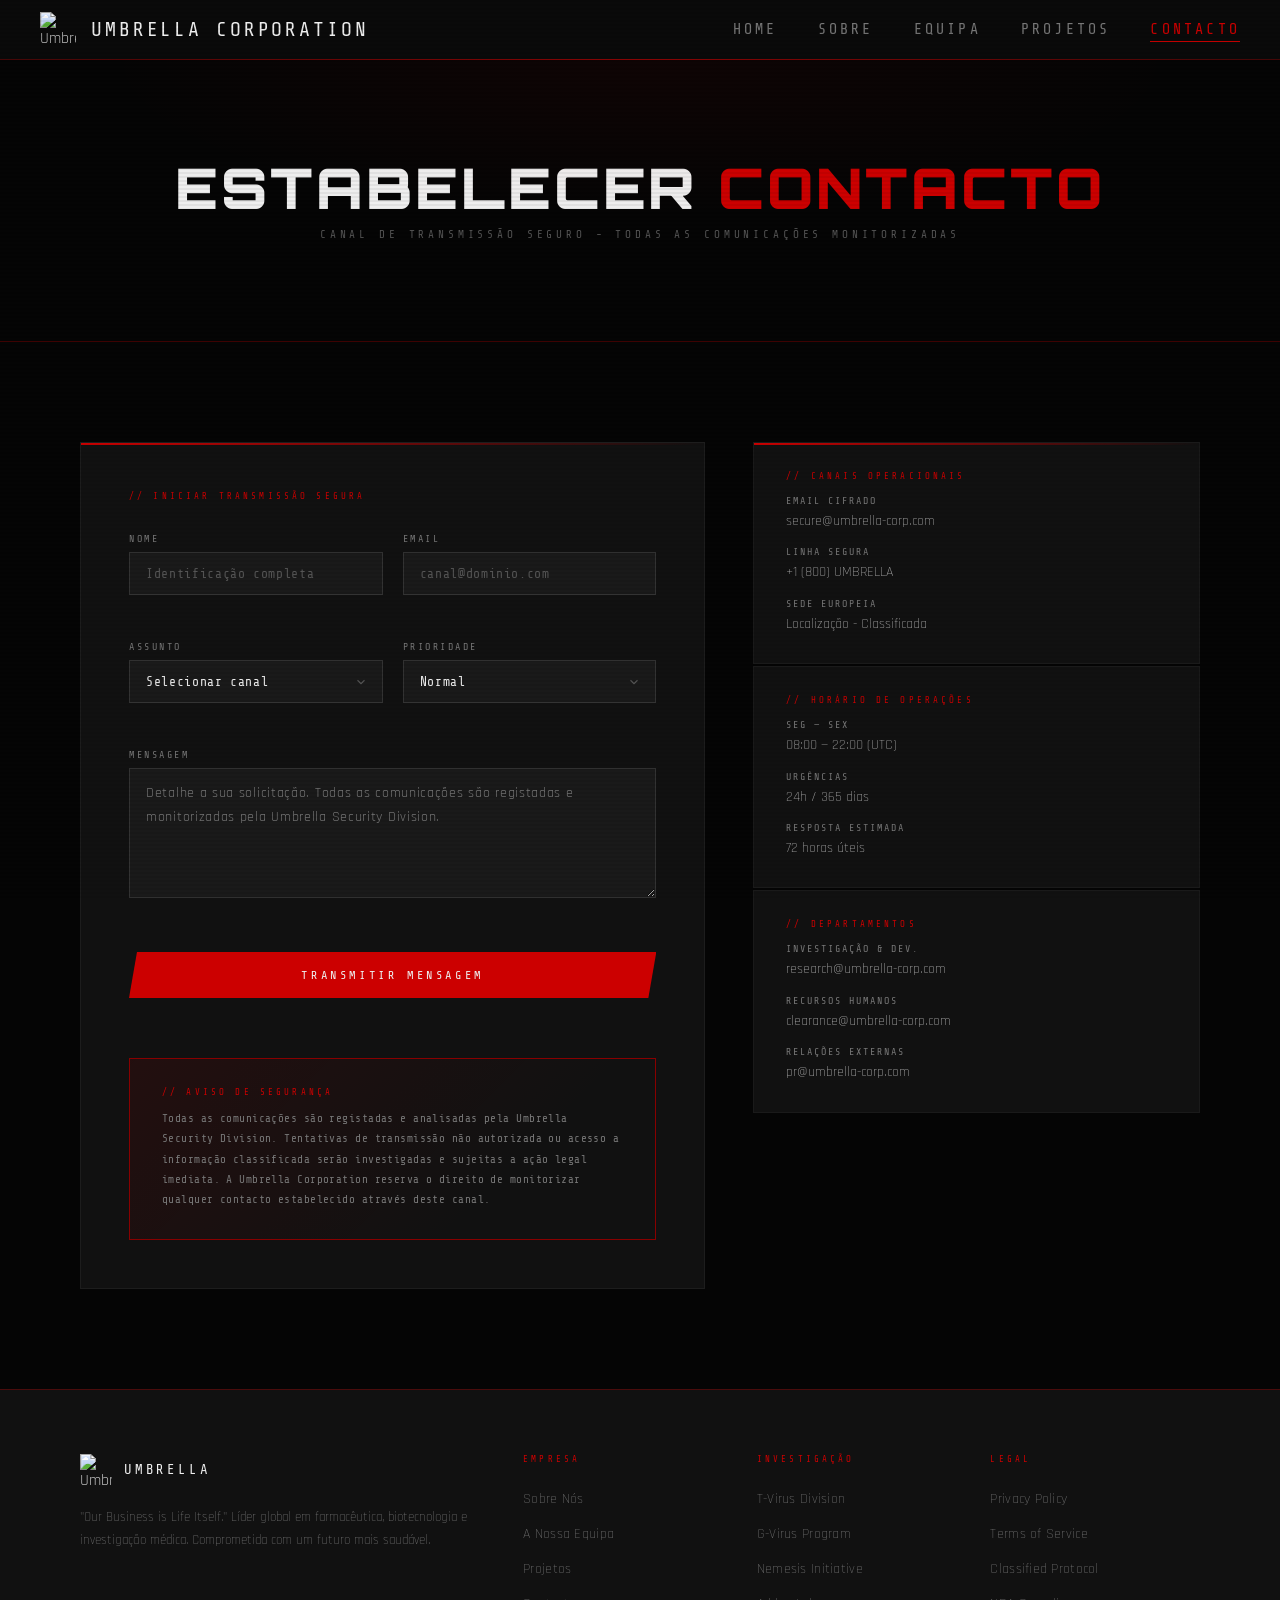
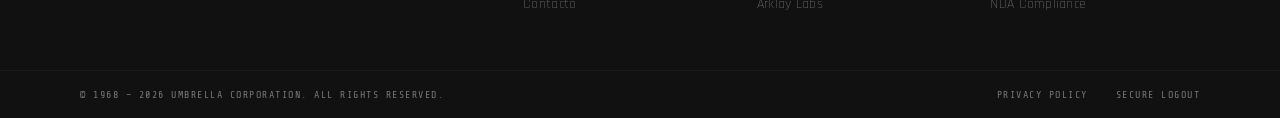
==== contacto.html @ db4bd9d7 "refactor code structure for improved readability and maintainability" ====
<!doctype html>
<html lang="pt-PT">
  <head>
    <meta charset="UTF-8" />
    <meta name="viewport" content="width=device-width, initial-scale=1.0" />
    <meta name="author" content="Gonçalo Pereira" />
    <title>Contacto - Umbrella Corp</title>
    <link
      href="https://fonts.googleapis.com/css2?family=Orbitron:wght@400;600;700;900&family=Share+Tech+Mono&family=Rajdhani:wght@300;400;500;600&display=swap"
      rel="stylesheet"
    />
    <link rel="stylesheet" href="style.css" />
    <link
      rel="icon"
      href="images/umbrellacorporation-logo.png"
      type="image/png"
    />
  </head>
  <body>
    <header class="header">
      <div class="header-logo">
        <img
          src="images/umbrellacorporation-logo.png"
          alt="Umbrella Corp Logo"
          class="logo-img"
        />
        <span class="logo-text">UMBRELLA CORPORATION</span>
      </div>
      <nav class="header-nav">
        <a href="index.html" class="nav-link">HOME</a>
        <a href="sobre.html" class="nav-link">SOBRE</a>
        <a href="equipa.html" class="nav-link">EQUIPA</a>
        <a href="projetos.html" class="nav-link">PROJETOS</a>
        <a href="contacto.html" class="nav-link nav-link--active">CONTACTO</a>
      </nav>
    </header>

    <main>
      <section class="page-hero">
        <h1 class="page-title">Estabelecer <span>Contacto</span></h1>
        <p class="page-subtitle">
          Canal de Transmissão Seguro - Todas as Comunicações Monitorizadas
        </p>
      </section>

      <div class="section-contact">
        <!-- Form -->
        <div class="contact-form-wrap">
          <span class="form-title">// Iniciar transmissão segura</span>

          <form id="contactForm" novalidate>
            <div class="form-row">
              <div class="form-group">
                <label class="form-label" for="nome">Nome</label>
                <input
                  class="form-input"
                  type="text"
                  id="nome"
                  name="nome"
                  placeholder="Identificação completa"
                  minlength="3"
                  maxlength="50"
                  required
                />
                <span class="form-error" id="nomeError"></span>
              </div>
              <div class="form-group">
                <label class="form-label" for="email">Email</label>
                <input
                  class="form-input"
                  type="email"
                  id="email"
                  name="email"
                  placeholder="canal@dominio.com"
                  required
                />
                <span class="form-error" id="emailError"></span>
              </div>
            </div>

            <div class="form-row">
              <div class="form-group">
                <label class="form-label" for="assunto">Assunto</label>
                <select
                  class="form-select"
                  id="assunto"
                  name="assunto"
                  required
                >
                  <option value="">Selecionar canal</option>
                  <option value="vendas">Vendas &amp; Consultas</option>
                  <option value="suporte">Suporte Técnico</option>
                  <option value="rh">Recursos Humanos</option>
                  <option value="parceria">Oportunidades de Parceria</option>
                  <option value="clearance">Pedido de Clearance</option>
                  <option value="outro">Outro</option>
                </select>
                <span class="form-error" id="assuntoError"></span>
              </div>
              <div class="form-group">
                <label class="form-label" for="prioridade">Prioridade</label>
                <select class="form-select" id="prioridade" name="prioridade">
                  <option value="normal">Normal</option>
                  <option value="alta">Alta</option>
                  <option value="critica">Crítica</option>
                </select>
              </div>
            </div>

            <div class="form-group">
              <label class="form-label" for="mensagem">Mensagem</label>
              <textarea
                class="form-textarea"
                id="mensagem"
                name="mensagem"
                placeholder="Detalhe a sua solicitação. Todas as comunicações são registadas e monitorizadas pela Umbrella Security Division."
                minlength="10"
                maxlength="1000"
                required
              ></textarea>
              <span class="form-error" id="mensagemError"></span>
            </div>

            <button type="submit" class="form-submit">
              Transmitir Mensagem
            </button>

            <div class="contact-warning-box">
            <span class="contact-warning-title">// Aviso de Segurança</span>
            <p class="contact-warning-text">
              Todas as comunicações são registadas e analisadas pela Umbrella
              Security Division. Tentativas de transmissão não autorizada ou
              acesso a informação classificada serão investigadas e sujeitas a
              ação legal imediata. A Umbrella Corporation reserva o direito de
              monitorizar qualquer contacto estabelecido através deste canal.
            </p>
          </div>
          </form>

          <div class="form-success" id="formSuccess">
            Transmissão recebida - será contactado por canais autorizados
          </div>
        </div>

        <!-- Info panel -->
        <div class="contact-info-panel">
          <div class="contact-info-block">
            <span class="contact-info-label">// Canais Operacionais</span>
            <div class="contact-info-entry">
              <span class="contact-info-key">Email Cifrado</span>
              <span class="contact-info-val">secure@umbrella-corp.com</span>
            </div>
            <div class="contact-info-entry">
              <span class="contact-info-key">Linha Segura</span>
              <span class="contact-info-val">+1 (800) UMBRELLA</span>
            </div>
            <div class="contact-info-entry">
              <span class="contact-info-key">Sede Europeia</span>
              <span class="contact-info-val">Localização - Classificada</span>
            </div>
          </div>

          <div class="contact-info-block">
            <span class="contact-info-label">// Horário de Operações</span>
            <div class="contact-info-entry">
              <span class="contact-info-key">Seg — Sex</span>
              <span class="contact-info-val">08:00 — 22:00 (UTC)</span>
            </div>
            <div class="contact-info-entry">
              <span class="contact-info-key">Urgências</span>
              <span class="contact-info-val">24h / 365 dias</span>
            </div>
            <div class="contact-info-entry">
              <span class="contact-info-key">Resposta Estimada</span>
              <span class="contact-info-val">72 horas úteis</span>
            </div>
          </div>

          <div class="contact-info-block">
            <span class="contact-info-label">// Departamentos</span>
            <div class="contact-info-entry">
              <span class="contact-info-key">Investigação &amp; Dev.</span>
              <span class="contact-info-val">research@umbrella-corp.com</span>
            </div>
            <div class="contact-info-entry">
              <span class="contact-info-key">Recursos Humanos</span>
              <span class="contact-info-val">clearance@umbrella-corp.com</span>
            </div>
            <div class="contact-info-entry">
              <span class="contact-info-key">Relações Externas</span>
              <span class="contact-info-val">pr@umbrella-corp.com</span>
            </div>
          </div>
        </div>
      </div>
    </main>

    <footer class="footer">
      <div class="footer-top">
        <div class="footer-brand">
          <div class="footer-brand-row">
            <img
              src="images/umbrellacorporation-logo.png"
              alt="Umbrella Corp Logo"
              class="footer-logo"
            />
            <span class="footer-name">Umbrella</span>
          </div>
          <p class="footer-tagline">
            "Our Business is Life Itself." Líder global em farmacêutica,
            biotecnologia e investigação médica. Comprometida com um futuro mais
            saudável.
          </p>
        </div>

        <div class="footer-col">
          <span class="footer-col-title">Empresa</span>
          <ul class="footer-col-list">
            <li><a href="sobre.html">Sobre Nós</a></li>
            <li><a href="equipa.html">A Nossa Equipa</a></li>
            <li><a href="projetos.html">Projetos</a></li>
            <li><a href="contacto.html">Contacto</a></li>
          </ul>
        </div>

        <div class="footer-col">
          <span class="footer-col-title">Investigação</span>
          <ul class="footer-col-list">
            <li><a href="projetos.html">T-Virus Division</a></li>
            <li><a href="projetos.html">G-Virus Program</a></li>
            <li><a href="projetos.html">Nemesis Initiative</a></li>
            <li><a href="projetos.html">Arklay Labs</a></li>
          </ul>
        </div>

        <div class="footer-col">
          <span class="footer-col-title">Legal</span>
          <ul class="footer-col-list">
            <li><a href="#">Privacy Policy</a></li>
            <li><a href="#">Terms of Service</a></li>
            <li><a href="#">Classified Protocol</a></li>
            <li><a href="#">NDA Compliance</a></li>
          </ul>
        </div>
      </div>

      <div class="footer-bottom">
        <div class="footer-bottom-inner">
          <p class="footer-copy">
            &copy; 1968 – 2026 Umbrella Corporation. All Rights Reserved.
          </p>
          <div class="footer-bottom-links">
            <a href="#" class="footer-bottom-link">Privacy Policy</a>
            <a href="#" class="footer-bottom-link">Secure Logout</a>
          </div>
        </div>
      </div>
    </footer>

    <script src="contacto.js"></script>
  </body>
</html>
---- style.css ----
@import url("https://fonts.googleapis.com/css2?family=Orbitron:wght@400;600;700;900&family=Share+Tech+Mono&family=Rajdhani:wght@300;400;500;600&display=swap");

*,
*::before,
*::after {
  box-sizing: border-box;
  margin: 0;
  padding: 0;
}

:root {
  --red: #cc0000;
  --red-bright: #ff1a1a;
  --red-dark: #880000;
  --red-dim: rgba(204, 0, 0, 0.3);
  --black: #050505;
  --dark: #0a0a0a;
  --dark2: #111111;
  --dark3: #1a1a1a;
  --gray: #333333;
  --gray2: #555555;
  --light: #bbbbbb;
  --white: #eeeeee;
  --bg: #0a0a0a;
  --text: #eeeeee;
  --text-dim: #777777;
  --font-head: "Orbitron", sans-serif;
  --font-mono: "Share Tech Mono", monospace;
  --font-body: "Rajdhani", sans-serif;
}

html {
  scroll-behavior: smooth;
}

body {
  background: var(--black);
  color: var(--light);
  font-family: var(--font-body);
  font-size: 16px;
  min-height: 100vh;
  display: flex;
  flex-direction: column;
}

body::after {
  content: "";
  position: fixed;
  inset: 0;
  background: repeating-linear-gradient(
    0deg,
    transparent,
    transparent 2px,
    rgba(0, 0, 0, 0.05) 2px,
    rgba(0, 0, 0, 0.05) 4px
  );
  pointer-events: none;
  z-index: 9997;
}

main {
  flex: 1;
}

/* header */
.header {
  display: flex;
  align-items: center;
  justify-content: space-between;
  padding: 0 40px;
  height: 60px;
  background-color: var(--bg);
  border-bottom: 1px solid var(--red-dim);
  position: relative;
}

/* linha vermelha header */
.header::after {
  content: "";
  position: absolute;
  bottom: -1px;
  left: 0;
  right: 0;
  height: 1px;
  background: linear-gradient(90deg, transparent, var(--red), transparent);
  opacity: 0.5;
}

/* logo */
.header-logo {
  display: flex;
  align-items: center;
  gap: 15px;
  flex-shrink: 0;
}

.logo-img {
  width: 36px;
  height: 36px;
  object-fit: contain;
}

@keyframes rotate-slow {
  from {
    transform: rotate(0deg);
  }
  to {
    transform: rotate(360deg);
  }
}

.logo-text {
  font-family: var(--font-mono);
  font-size: 20px;
  letter-spacing: 2.88px;
  color: var(--text);
  white-space: nowrap;
}

/* navbar */
.header-nav {
  display: flex;
  align-items: center;
  gap: 40px;
  margin-left: auto;
}

.nav-link {
  font-family: var(--font-mono);
  font-size: 15px;
  letter-spacing: 3.2px;
  color: var(--text-dim);
  text-decoration: none;
  position: relative;
  transition: color 0.2s ease;
}

.nav-link::after {
  content: "";
  position: absolute;
  bottom: -4px;
  left: 0;
  right: 0;
  height: 1px;
  background: var(--red);
  transform: scaleX(0);
  transform-origin: left;
  transition: transform 0.25s ease;
}

.nav-link:hover {
  color: var(--text);
}

.nav-link:hover::after {
  transform: scaleX(1);
}

.nav-link--active {
  color: var(--red);
}

.nav-link--active::after {
  transform: scaleX(1);
}

/* footer */
.footer {
  border-top: 1px solid var(--red-dim);
  background: var(--dark2);
  margin-top: auto;
}

/* top section: brand + 3 col nav */
.footer-top {
  max-width: 1200px;
  margin: 0 auto;
  padding: 64px 40px 56px;
  display: grid;
  grid-template-columns: 1.4fr 0.7fr 0.7fr 0.7fr;
  gap: 24px;
}

.footer-brand {
  display: flex;
  flex-direction: column;
  gap: 20px;
}

.footer-brand-row {
  display: flex;
  align-items: center;
  gap: 12px;
}

.footer-logo {
  width: 32px;
  height: 32px;
  object-fit: contain;
}

.footer-name {
  font-family: var(--font-mono);
  font-size: 14px;
  letter-spacing: 0.2em;
  color: var(--white);
  text-transform: uppercase;
}

.footer-tagline {
  font-family: var(--font-body);
  font-size: 13px;
  color: var(--text-dim);
  line-height: 1.8;
  font-weight: 300;
}

/* nav columns */
.footer-col-title {
  font-family: var(--font-mono);
  font-size: 9px;
  letter-spacing: 0.35em;
  color: var(--red);
  text-transform: uppercase;
  margin-bottom: 24px;
  display: block;
}

.footer-col-list {
  list-style: none;
  display: flex;
  flex-direction: column;
  gap: 14px;
}

.footer-col-list li a {
  font-family: var(--font-body);
  font-size: 14px;
  font-weight: 300;
  color: var(--text-dim);
  text-decoration: none;
  letter-spacing: 0.02em;
  transition: color 0.2s;
}

.footer-col-list li a:hover {
  color: var(--white);
}

/* bottom bar */
.footer-bottom {
  border-top: 1px solid rgba(255, 255, 255, 0.04);
}

.footer-bottom-inner {
  max-width: 1200px;
  margin: 0 auto;
  padding: 18px 40px;
  display: flex;
  align-items: center;
  justify-content: space-between;
  gap: 20px;
}

.footer-copy {
  font-family: var(--font-mono);
  font-size: 10px;
  color: var(--text-dim);
  letter-spacing: 0.15em;
  text-transform: uppercase;
}

.footer-bottom-links {
  display: flex;
  gap: 28px;
}

.footer-bottom-link {
  font-family: var(--font-mono);
  font-size: 10px;
  letter-spacing: 0.15em;
  color: var(--text-dim);
  text-decoration: none;
  text-transform: uppercase;
  transition: color 0.2s;
}

.footer-bottom-link:hover {
  color: var(--white);
}

/* legacy aliases — kept so old classes don't break anything */
.footer-inner {
  display: none;
}
.footer-nav {
  display: none;
}
.footer-link {
  display: none;
}

/* page hero */
.page-hero {
  padding: 100px 40px 100px;
  text-align: center;
  border-bottom: 1px solid var(--red-dim);
  position: relative;
}

.page-hero::before {
  content: "";
  position: absolute;
  inset: 0;
  background: radial-gradient(
    ellipse 60% 80% at 50% 0%,
    rgba(204, 0, 0, 0.05) 0%,
    transparent 70%
  );
  pointer-events: none;
}

.page-title {
  font-family: var(--font-head);
  font-size: clamp(32px, 4.5vw, 56px);
  font-weight: 900;
  color: var(--white);
  text-transform: uppercase;
  letter-spacing: 0.05em;
  line-height: 1;
  margin-bottom: 12px;
}

.page-title span {
  color: var(--red);
}

.page-subtitle {
  font-family: var(--font-mono);
  font-size: 11px;
  letter-spacing: 0.35em;
  color: var(--gray2);
  text-transform: uppercase;
  margin-top: 8px;
}

/* home page */
/* hero */
.home-hero {
  position: relative;
  z-index: 10;
  display: flex;
  flex-direction: column;
  align-items: center;
  justify-content: center;
  flex: 1;
  padding: 120px 40px 80px;
  text-align: center;
}

.hero-tagline {
  font-family: var(--font-mono);
  font-size: 11px;
  letter-spacing: 0.4em;
  color: var(--red);
  text-transform: uppercase;
  margin-bottom: 20px;
}

.hero-title {
  font-family: var(--font-head);
  font-size: clamp(36px, 7vw, 88px);
  font-weight: 900;
  color: var(--white);
  line-height: 1;
  text-transform: uppercase;
  letter-spacing: 0.05em;
  margin-bottom: 10px;
}

.hero-title span {
  color: var(--red);
}

.corp-logo-inline {
  display: inline-block;
  width: 0.85em;
  height: 0.85em;
  vertical-align: middle;
  margin-bottom: 0.1em;
  object-fit: contain;
  animation: rotate-slow 12s linear infinite;
  filter: drop-shadow(0 0 6px rgba(204, 0, 0, 0.6));
}

.hero-sub {
  font-family: var(--font-head);
  font-size: clamp(14px, 2.5vw, 22px);
  font-weight: 400;
  color: var(--gray2);
  letter-spacing: 0.3em;
  text-transform: uppercase;
  margin-bottom: 40px;
}

.hero-desc {
  max-width: 640px;
  font-size: 16px;
  color: var(--light);
  line-height: 1.8;
  margin-bottom: 48px;
  font-weight: 300;
}

.hero-btns {
  display: flex;
  gap: 16px;
  flex-wrap: wrap;
  justify-content: center;
}

.btn {
  font-family: var(--font-mono);
  font-size: 12px;
  letter-spacing: 0.2em;
  text-transform: uppercase;
  padding: 14px 36px;
  cursor: pointer;
  border: none;
  transition: all 0.25s;
  text-decoration: none;
  display: inline-block;
}
.btn-primary {
  background: var(--red);
  color: var(--white);
  clip-path: polygon(8px 0%, 100% 0%, calc(100% - 8px) 100%, 0% 100%);
}
.btn-primary:hover {
  background: var(--red-bright);
  transform: translateY(-2px);
  box-shadow: 0 8px 24px rgba(204, 0, 0, 0.4);
}
.btn-outline {
  background: transparent;
  color: var(--light);
  border: 2px solid var(--gray);
  clip-path: polygon(8px 0%, 100% 0%, calc(100% - 8px) 100%, 0% 100%);
}
.btn-outline:hover {
  border-color: var(--red);
  color: var(--red-bright);
  transform: translateY(-2px);
}

/* section stats */
.section-stats {
  border-top: 1px solid var(--red-dim);
  border-bottom: 1px solid var(--red-dim);
  padding: 40px;
  background: var(--dark2);
}

.stats-grid {
  display: grid;
  grid-template-columns: repeat(4, 1fr);
  gap: 40px;
  max-width: 1000px;
  margin: 0 auto;
  text-align: center;
}

.stat-item {
  display: flex;
  flex-direction: column;
  gap: 6px;
}

.stat-number {
  font-family: var(--font-head);
  font-size: clamp(28px, 4vw, 48px);
  font-weight: 900;
  color: var(--red);
}

.stat-label {
  font-family: var(--font-mono);
  font-size: 11px;
  letter-spacing: 0.2em;
  color: var(--text-dim);
  text-transform: uppercase;
}

/* section divisions */
.section-divisions {
  padding: 100px 40px;
  max-width: 1200px;
  margin: 0 auto;
}

.section-header {
  text-align: center;
  margin-bottom: 64px;
}

.section-tag {
  font-family: var(--font-mono);
  font-size: 10px;
  letter-spacing: 0.4em;
  color: var(--red);
  text-transform: uppercase;
  display: block;
  margin-bottom: 16px;
}

.section-title {
  font-family: var(--font-head);
  font-size: clamp(22px, 4vw, 44px);
  font-weight: 900;
  color: var(--white);
  text-transform: uppercase;
  letter-spacing: 0.05em;
}

.divisions-grid {
  display: grid;
  grid-template-columns: repeat(4, 1fr);
  gap: 0;
  max-width: 1400px;
  margin: 0 auto;
}

.division-card {
  background: var(--dark);
  padding: 56px 36px 48px;
  display: flex;
  flex-direction: column;
  gap: 18px;
  transition: background 0.3s ease;
  position: relative;
  border-right: 1px solid rgba(255, 255, 255, 0.04);
}

.division-card:last-child {
  border-right: none;
}

.division-card::after {
  content: "";
  position: absolute;
  bottom: 0;
  left: 0;
  right: 0;
  height: 2px;
  background: var(--red);
  transform: scaleX(0);
  transform-origin: left;
  transition: transform 0.4s ease;
}

.division-card:hover {
  background: #0f0f0f;
}
.division-card:hover::after {
  transform: scaleX(1);
}

.division-icon {
  width: 68px;
  height: 68px;
  background: rgba(204, 0, 0, 0.15);
  border: 1px solid var(--red-dark);
  display: flex;
  align-items: center;
  justify-content: center;
  flex-shrink: 0;
  margin-bottom: 8px;
}

.division-icon-img {
  width: 25px;
  height: 25px;
  object-fit: contain;
}

.division-access {
  font-family: var(--font-mono);
  font-size: 9px;
  letter-spacing: 0.25em;
  color: var(--text-dim);
  text-transform: uppercase;
}

.division-access.classified {
  color: var(--red);
}

.division-name {
  font-family: var(--font-head);
  font-size: 13px;
  font-weight: 700;
  color: var(--white);
  text-transform: uppercase;
  letter-spacing: 0.06em;
  line-height: 1.3;
}

.division-desc {
  font-size: 13px;
  color: var(--text-dim);
  line-height: 1.75;
  font-weight: 300;
  font-family: var(--font-body);
}

/* section about split */
.section-about-split {
  display: grid;
  grid-template-columns: 1fr 1fr;
  gap: 0;
  border-bottom: 1px solid var(--red-dim);
  overflow: hidden;
}

.about-img-col {
  position: relative;
  min-height: 500px;
  overflow: hidden;
}

.about-img-col img {
  width: 100%;
  height: 100%;
  object-fit: cover;
  filter: grayscale(80%) contrast(1.1);
  display: block;
}

.about-img-col::after {
  content: "";
  position: absolute;
  inset: 0;
  background: linear-gradient(to right, transparent 60%, var(--black));
  pointer-events: none;
}

.about-img-col::before {
  content: "";
  position: absolute;
  top: 24px;
  left: 24px;
  width: 40px;
  height: 40px;
  border-top: 2px solid var(--red);
  border-left: 2px solid var(--red);
  z-index: 2;
}

.about-text-col {
  background: var(--dark);
  padding: 80px 60px;
  display: flex;
  flex-direction: column;
  justify-content: center;
  gap: 32px;
  position: relative;
}

.about-text-col::before {
  content: "";
  position: absolute;
  bottom: 24px;
  right: 24px;
  width: 40px;
  height: 40px;
  border-bottom: 2px solid var(--red);
  border-right: 2px solid var(--red);
}

.about-eyebrow {
  font-family: var(--font-mono);
  font-size: 10px;
  letter-spacing: 0.4em;
  color: var(--red);
  text-transform: uppercase;
}

.about-heading {
  font-family: var(--font-head);
  font-size: clamp(24px, 3vw, 40px);
  font-weight: 900;
  color: var(--white);
  text-transform: uppercase;
  line-height: 1.1;
}

.about-heading em {
  font-style: normal;
  color: var(--red);
}

.about-body {
  font-size: 15px;
  line-height: 1.9;
  color: var(--light);
  font-weight: 300;
  max-width: 480px;
}

.about-pillars {
  display: grid;
  grid-template-columns: 1fr 1fr;
  gap: 16px;
}

.pillar {
  background: var(--dark3);
  border: 1px solid var(--gray);
  padding: 20px;
}

.pillar-name {
  font-family: var(--font-mono);
  font-size: 11px;
  letter-spacing: 0.2em;
  color: var(--white);
  text-transform: uppercase;
  margin-bottom: 8px;
}

.pillar-desc {
  font-size: 13px;
  color: var(--text-dim);
  line-height: 1.6;
  font-weight: 300;
}

/* join section */
.section-join {
  padding: 60px 40px;
  text-align: center;
  border-top: 1px solid var(--red-dim);
  position: relative;
  overflow: hidden;
  background: var(--dark2);
}

.section-join::before {
  content: "";
  position: absolute;
  inset: 0;
  background: radial-gradient(
    ellipse 50% 80% at 50% 50%,
    rgba(204, 0, 0, 0.06) 0%,
    transparent 70%
  );
  pointer-events: none;
}

.join-logo {
  width: 90px;
  height: 90px;
  object-fit: contain;
  margin: 0 auto 32px;
  display: block;
  filter: drop-shadow(0 0 12px rgba(204, 0, 0, 0.5));
}

.join-title {
  font-family: var(--font-head);
  font-size: clamp(24px, 4vw, 48px);
  font-weight: 900;
  color: var(--white);
  text-transform: uppercase;
  letter-spacing: 0.08em;
  margin-bottom: 20px;
  position: relative;
}

.join-sub {
  font-size: 14px;
  color: var(--text-dim);
  max-width: 500px;
  margin: 0 auto 48px;
  line-height: 1.8;
  font-family: var(--font-mono);
  letter-spacing: 0.05em;
  position: relative;
}

.btn-join {
  font-family: var(--font-mono);
  font-size: 12px;
  letter-spacing: 0.3em;
  text-transform: uppercase;
  padding: 18px 52px;
  cursor: pointer;
  background: var(--red);
  color: var(--white);
  border: none;
  clip-path: polygon(8px 0%, 100% 0%, calc(100% - 8px) 100%, 0% 100%);
  transition: all 0.25s;
  position: relative;
  text-decoration: none;
  display: inline-block;
}

.btn-join::after {
  content: " →";
  display: inline;
}

.btn-join:hover {
  background: var(--red-bright);
  transform: translateY(-3px);
  box-shadow: 0 12px 32px rgba(204, 0, 0, 0.5);
}

/* team page */
/* team members grid */
.section-members {
  padding: 100px 40px;
  max-width: 1400px;
  margin: 0 auto;
}

.members-grid {
  display: grid;
  grid-template-columns: repeat(3, 1fr);
  gap: 2px;
  background: var(--gray);
}

.member-card {
  position: relative;
  overflow: hidden;
  background: var(--dark);
  cursor: default;
  aspect-ratio: 3 / 4;
  display: flex;
  flex-direction: column;
  justify-content: flex-end;
}

.member-card img {
  position: absolute;
  inset: 0;
  width: 100%;
  height: 100%;
  object-fit: cover;
  filter: grayscale(60%) brightness(0.6);
  transition:
    filter 0.5s ease,
    transform 0.5s ease;
}

.member-card:hover img {
  filter: grayscale(20%) brightness(0.5);
  transform: scale(1.04);
}

.member-dept-badge {
  position: absolute;
  top: 20px;
  left: 20px;
  background: var(--red);
  font-family: var(--font-mono);
  font-size: 9px;
  letter-spacing: 0.2em;
  color: var(--white);
  text-transform: uppercase;
  padding: 5px 12px;
  z-index: 2;
}

.member-info {
  position: relative;
  z-index: 2;
  padding: 28px 28px 32px;
  background: linear-gradient(to top, rgba(5, 5, 5, 0.97) 60%, transparent);
}

.member-name {
  font-family: var(--font-head);
  font-size: 16px;
  font-weight: 700;
  color: var(--white);
  margin-bottom: 4px;
  letter-spacing: 0.04em;
  text-transform: uppercase;
}

.member-role {
  font-family: var(--font-mono);
  font-size: 11px;
  color: var(--red);
  letter-spacing: 0.15em;
  text-transform: uppercase;
  margin-bottom: 12px;
  display: block;
}

.member-desc {
  font-size: 13px;
  color: var(--text-dim);
  line-height: 1.7;
  font-weight: 300;
  margin-bottom: 16px;
  max-height: 0;
  overflow: hidden;
  transition:
    max-height 0.4s ease,
    opacity 0.4s ease;
  opacity: 0;
}

.member-card:hover .member-desc {
  max-height: 80px;
  opacity: 1;
}

.member-links {
  display: flex;
  gap: 12px;
}

.member-link {
  width: 32px;
  height: 32px;
  border: 1px solid var(--gray);
  display: flex;
  align-items: center;
  justify-content: center;
  transition:
    border-color 0.2s,
    background 0.2s;
}

.member-link:hover {
  border-color: var(--red);
  background: rgba(204, 0, 0, 0.15);
}

.member-link svg {
  width: 14px;
  height: 14px;
  stroke: var(--light);
  fill: none;
  stroke-width: 1.5;
  stroke-linecap: round;
  stroke-linejoin: round;
}

/* data table */
.section-team-table {
  padding: 80px 40px;
  background: var(--dark2);
  border-top: 1px solid var(--red-dim);
  border-bottom: 1px solid var(--red-dim);
}

.section-team-table .section-header {
  max-width: 1200px;
  margin: 0 auto 48px;
  text-align: left;
}

.table-wrapper {
  max-width: 1200px;
  margin: 0 auto;
  overflow-x: auto;
}

.data-table {
  width: 100%;
  border-collapse: collapse;
  font-family: var(--font-mono);
  font-size: 13px;
}

.data-table thead tr {
  background: var(--red-dark);
  border-bottom: 2px solid var(--red);
}

.data-table th {
  padding: 16px 20px;
  text-align: left;
  font-size: 10px;
  letter-spacing: 0.3em;
  color: var(--white);
  text-transform: uppercase;
  font-weight: 600;
}

.data-table tbody tr {
  border-bottom: 1px solid rgba(255, 255, 255, 0.04);
  transition: background 0.2s;
}

.data-table tbody tr:hover {
  background: rgba(204, 0, 0, 0.05);
}

.data-table td {
  padding: 18px 20px;
  color: var(--light);
  letter-spacing: 0.04em;
  vertical-align: middle;
}

.data-table td strong {
  color: var(--white);
  font-weight: 600;
}

.access-badge {
  display: inline-block;
  padding: 3px 10px;
  font-size: 10px;
  letter-spacing: 0.2em;
  font-weight: 700;
  text-transform: uppercase;
  clip-path: polygon(4px 0%, 100% 0%, calc(100% - 4px) 100%, 0% 100%);
}

.access-10 {
  background: var(--red);
  color: var(--white);
}
.access-9 {
  background: rgba(204, 0, 0, 0.6);
  color: var(--white);
}
.access-7 {
  background: rgba(204, 0, 0, 0.3);
  color: var(--white);
}
.access-5 {
  background: rgba(100, 0, 0, 0.25);
  color: var(--gray2);
}

.data-table tfoot tr {
  border-top: 1px solid var(--red-dim);
}

.data-table tfoot td {
  padding: 14px 20px;
  font-size: 10px;
  color: var(--text-dim);
  letter-spacing: 0.15em;
  text-align: center;
  font-style: italic;
}

/* departments */
.section-departments {
  padding: 100px 40px;
  max-width: 1400px;
  margin: 0 auto;
}

.dept-grid {
  display: grid;
  grid-template-columns: repeat(3, 1fr);
  gap: 2px;
  background: var(--gray);
}

.dept-card {
  background: var(--dark);
  overflow: hidden;
  display: flex;
  flex-direction: column;
}

.dept-img {
  width: 100%;
  height: 220px;
  object-fit: cover;
  filter: grayscale(70%) brightness(0.6);
  display: block;
  transition: filter 0.4s;
}

.dept-card:hover .dept-img {
  filter: grayscale(30%) brightness(0.7);
}

.dept-info {
  padding: 32px 28px;
  flex: 1;
  display: flex;
  flex-direction: column;
  gap: 16px;
}

.dept-name {
  font-family: var(--font-head);
  font-size: 13px;
  font-weight: 700;
  color: var(--white);
  text-transform: uppercase;
  letter-spacing: 0.08em;
  padding-bottom: 12px;
  border-bottom: 1px solid var(--red-dim);
}

.dept-list {
  list-style: none;
  display: flex;
  flex-direction: column;
  gap: 10px;
}

.dept-list li {
  font-size: 13px;
  color: var(--text-dim);
  line-height: 1.5;
  padding-left: 16px;
  position: relative;
  font-family: var(--font-body);
  font-weight: 300;
}

.dept-list li::before {
  content: "—";
  position: absolute;
  left: 0;
  color: var(--red);
  font-size: 10px;
  top: 2px;
}

/* join team */
.section-join-team {
  padding: 80px 40px;
  text-align: center;
  border-top: 1px solid var(--red-dim);
  position: relative;
  overflow: hidden;
  background: var(--dark2);
}

.section-join-team::before {
  content: "";
  position: absolute;
  inset: 0;
  background: radial-gradient(
    ellipse 50% 80% at 50% 50%,
    rgba(204, 0, 0, 0.08) 0%,
    transparent 70%
  );
  pointer-events: none;
}

.join-eyebrow {
  font-family: var(--font-mono);
  font-size: 10px;
  letter-spacing: 0.4em;
  color: var(--red);
  text-transform: uppercase;
  display: block;
  margin-bottom: 24px;
}

.join-title {
  font-family: var(--font-head);
  font-size: clamp(24px, 4vw, 52px);
  font-weight: 900;
  color: var(--white);
  text-transform: uppercase;
  letter-spacing: 0.08em;
  margin-bottom: 20px;
  position: relative;
}

.join-sub {
  font-size: 13px;
  color: var(--text-dim);
  max-width: 520px;
  margin: 0 auto 48px;
  line-height: 1.9;
  font-family: var(--font-mono);
  letter-spacing: 0.05em;
  position: relative;
}

.btn-join {
  font-family: var(--font-mono);
  font-size: 12px;
  letter-spacing: 0.3em;
  text-transform: uppercase;
  padding: 18px 52px;
  cursor: pointer;
  background: var(--red);
  color: var(--white);
  border: none;
  clip-path: polygon(8px 0%, 100% 0%, calc(100% - 8px) 100%, 0% 100%);
  transition: all 0.25s;
  position: relative;
  text-decoration: none;
  display: inline-block;
}

.btn-join::after {
  content: " ›";
  display: inline;
}

.btn-join:hover {
  background: var(--red-bright);
  transform: translateY(-3px);
  box-shadow: 0 12px 32px rgba(204, 0, 0, 0.5);
}

/* projects page */
/* projects hero */
.projects-hero {
  position: relative;
  height: 340px;
  overflow: hidden;
  display: flex;
  align-items: center;
  justify-content: center;
  flex-direction: column;
  text-align: center;
  gap: 12px;
}

.projects-hero::after {
  content: "";
  position: absolute;
  inset: 0;
  background: linear-gradient(
    to bottom,
    rgba(5, 5, 5, 0.2) 0%,
    rgba(5, 5, 5, 0.85) 100%
  );
}

.projects-hero-content {
  position: relative;
  z-index: 2;
}
.projects-hero-title {
  font-family: var(--font-head);
  font-size: clamp(28px, 3.5vw, 44px);
  font-weight: 900;
  color: var(--white);
  text-transform: uppercase;
  letter-spacing: 0.06em;
  line-height: 1;
  margin-bottom: 14px;
}

.projects-hero-sub {
  font-family: var(--font-mono);
  font-size: 11px;
  letter-spacing: 0.35em;
  color: var(--red);
  text-transform: uppercase;
}

/* project grid */
.section-projects {
  padding: 100px 40px;
  max-width: 1400px;
  margin: 0 auto;
}

.projects-grid {
  display: grid;
  grid-template-columns: repeat(2, 1fr);
  gap: 2px;
  background: var(--gray);
}

.project-card {
  background: var(--dark);
  display: flex;
  flex-direction: column;
  position: relative;
}

.project-img-wrap {
  position: relative;
  overflow: hidden;
  height: 280px;
  flex-shrink: 0;
}

.project-img-wrap img {
  width: 100%;
  height: 100%;
  object-fit: cover;
  filter: grayscale(50%) brightness(0.65);
  transition:
    filter 0.5s ease,
    transform 0.5s ease;
  display: block;
}

.project-card:hover .project-img-wrap img {
  filter: grayscale(10%) brightness(0.6);
  transform: scale(1.04);
}

.project-status-badge {
  position: absolute;
  top: 16px;
  right: 16px;
  background: var(--red);
  font-family: var(--font-mono);
  font-size: 9px;
  letter-spacing: 0.2em;
  color: var(--white);
  text-transform: uppercase;
  padding: 5px 12px;
  z-index: 2;
}

.project-status-badge.classified {
  background: var(--dark3);
  border: 1px solid var(--red-dark);
  color: var(--red);
}

.project-code {
  font-family: var(--font-head);
  font-size: clamp(28px, 4vw, 48px);
  font-weight: 900;
  color: var(--red);
  letter-spacing: 0.04em;
  position: absolute;
  bottom: 16px;
  left: 24px;
  z-index: 2;
  text-shadow: 0 2px 16px rgba(0, 0, 0, 0.8);
}

.project-body {
  padding: 32px 32px 40px;
  display: flex;
  flex-direction: column;
  gap: 16px;
  flex: 1;
}

.project-title-row {
  display: flex;
  align-items: flex-start;
  gap: 16px;
}

.project-icon-box {
  width: 44px;
  height: 44px;
  background: rgba(204, 0, 0, 0.12);
  border: 1px solid var(--red-dark);
  display: flex;
  align-items: center;
  justify-content: center;
  flex-shrink: 0;
}

.project-icon-box svg {
  width: 20px;
  height: 20px;
  stroke: var(--red);
  fill: none;
  stroke-width: 1.5;
  stroke-linecap: round;
  stroke-linejoin: round;
}

.project-title-text {
  display: flex;
  flex-direction: column;
  gap: 4px;
}

.project-name {
  font-family: var(--font-head);
  font-size: 18px;
  font-weight: 700;
  color: var(--white);
  text-transform: uppercase;
  letter-spacing: 0.04em;
}

.project-category {
  font-family: var(--font-mono);
  font-size: 11px;
  color: var(--red);
  letter-spacing: 0.15em;
  text-transform: uppercase;
}

.project-clearance {
  display: flex;
  align-items: center;
  gap: 8px;
  font-family: var(--font-mono);
  font-size: 11px;
  color: var(--text-dim);
  letter-spacing: 0.1em;
}

.project-clearance svg {
  width: 13px;
  height: 13px;
  stroke: var(--text-dim);
  fill: none;
  stroke-width: 1.5;
  stroke-linecap: round;
  stroke-linejoin: round;
  flex-shrink: 0;
}

.project-desc {
  font-size: 14px;
  color: var(--light);
  line-height: 1.8;
  font-weight: 300;
  font-family: var(--font-body);
  border-top: 1px solid rgba(255, 255, 255, 0.05);
  padding-top: 16px;
}

.project-objectives-label {
  font-family: var(--font-mono);
  font-size: 10px;
  letter-spacing: 0.3em;
  color: var(--red);
  text-transform: uppercase;
  font-weight: 700;
  margin-bottom: 4px;
}

.project-objectives {
  list-style: none;
  display: flex;
  flex-direction: column;
  gap: 8px;
}

.project-objectives li {
  font-size: 13px;
  color: var(--text-dim);
  padding-left: 16px;
  position: relative;
  font-family: var(--font-body);
  font-weight: 300;
  line-height: 1.5;
}

.project-objectives li::before {
  content: "▸";
  position: absolute;
  left: 0;
  color: var(--red);
  font-size: 9px;
  top: 3px;
}

.project-link {
  display: inline-flex;
  align-items: center;
  gap: 8px;
  font-family: var(--font-mono);
  font-size: 10px;
  letter-spacing: 0.25em;
  color: var(--red);
  text-decoration: none;
  text-transform: uppercase;
  margin-top: auto;
  padding-top: 16px;
  border-top: 1px solid var(--red-dim);
  transition: color 0.2s;
}

.project-link:hover {
  color: var(--red-bright);
}

.project-link svg {
  width: 12px;
  height: 12px;
  stroke: currentColor;
  fill: none;
  stroke-width: 2;
  stroke-linecap: round;
  stroke-linejoin: round;
  transition: transform 0.2s;
}

.project-link:hover svg {
  transform: translateX(4px);
}

/* projects divider */
.projects-divider {
  max-width: 1400px;
  margin: 0 auto;
  padding: 0 40px;
  display: flex;
  align-items: center;
  gap: 20px;
}

.projects-divider hr {
  flex: 1;
  border: none;
  border-top: 1px solid var(--red-dim);
}

.projects-divider span {
  font-family: var(--font-mono);
  font-size: 9px;
  letter-spacing: 0.3em;
  color: var(--red-dark);
  text-transform: uppercase;
  white-space: nowrap;
}

/* section-clearance */
.section-clearance {
  padding: 80px 40px;
  display: flex;
  align-items: center;
  justify-content: center;
}

.clearance-box {
  max-width: 780px;
  width: 100%;
  border: 1px solid var(--red-dark);
  background: linear-gradient(
    135deg,
    rgba(136, 0, 0, 0.12) 0%,
    rgba(5, 5, 5, 0) 60%
  );
  padding: 60px 48px;
  text-align: center;
  position: relative;
  overflow: hidden;
}

.clearance-box::before {
  content: "";
  position: absolute;
  inset: 0;
  background: radial-gradient(
    ellipse 60% 60% at 50% 0%,
    rgba(204, 0, 0, 0.08) 0%,
    transparent 70%
  );
  pointer-events: none;
}

.clearance-icon {
  margin: 0 auto 28px;
  display: block;
  width: 48px;
  height: 48px;
  stroke: var(--red);
  fill: none;
  stroke-width: 1.5;
  stroke-linecap: round;
  stroke-linejoin: round;
  position: relative;
  z-index: 1;
}

.clearance-title {
  font-family: var(--font-head);
  font-size: clamp(18px, 3vw, 28px);
  font-weight: 900;
  color: var(--white);
  text-transform: uppercase;
  letter-spacing: 0.08em;
  margin-bottom: 20px;
  position: relative;
  z-index: 1;
}

.clearance-desc {
  font-size: 14px;
  color: var(--text-dim);
  line-height: 1.9;
  font-family: var(--font-mono);
  letter-spacing: 0.04em;
  max-width: 560px;
  margin: 0 auto 24px;
  position: relative;
  z-index: 1;
}

.clearance-warning {
  font-family: var(--font-mono);
  font-size: 10px;
  letter-spacing: 0.3em;
  color: var(--red);
  text-transform: uppercase;
  position: relative;
  z-index: 1;
}

/* ========================
   SOBRE PAGE
   ======================== */

.sobre-lead {
  max-width: 1200px;
  margin: 0 auto;
  padding: 80px 40px;
  display: grid;
  grid-template-columns: 1fr 1fr;
  gap: 80px;
  align-items: center;
  border-bottom: 1px solid var(--red-dim);
}

.sobre-lead-text .section-tag {
  text-align: left;
  margin-bottom: 20px;
}

.sobre-lead-heading {
  font-family: var(--font-head);
  font-size: clamp(24px, 3vw, 38px);
  font-weight: 900;
  color: var(--white);
  text-transform: uppercase;
  letter-spacing: 0.05em;
  line-height: 1.1;
  margin-bottom: 24px;
}

.sobre-lead-heading span {
  color: var(--red);
}

.sobre-lead-body {
  font-family: var(--font-body);
  font-size: 15px;
  color: var(--light);
  line-height: 1.9;
  font-weight: 300;
}

.sobre-lead-stats {
  display: grid;
  grid-template-columns: 1fr 1fr;
  gap: 2px;
  background: var(--gray);
}

.sobre-stat {
  background: var(--dark2);
  padding: 32px;
  display: flex;
  flex-direction: column;
  gap: 6px;
  transition: background 0.25s;
}

.sobre-stat:hover {
  background: var(--dark3);
}

.sobre-stat-num {
  font-family: var(--font-head);
  font-size: clamp(28px, 3vw, 40px);
  font-weight: 900;
  color: var(--red);
  letter-spacing: 0.04em;
}

.sobre-stat-label {
  font-family: var(--font-mono);
  font-size: 9px;
  letter-spacing: 0.3em;
  color: var(--text-dim);
  text-transform: uppercase;
}

.section-sobre-cards {
  padding: 100px 40px;
  max-width: 1200px;
  margin: 0 auto;
}

.sobre-cards-grid {
  display: grid;
  grid-template-columns: repeat(3, 1fr);
  gap: 2px;
  background: var(--gray);
}

.sobre-card {
  background: var(--dark);
  padding: 40px 32px;
  position: relative;
  overflow: hidden;
  transition: background 0.3s;
}

.sobre-card:hover {
  background: #0f0f0f;
}

.sobre-card::before {
  content: "";
  position: absolute;
  top: 0;
  left: 0;
  right: 0;
  height: 2px;
  background: linear-gradient(90deg, var(--red), transparent);
  transform: scaleX(0);
  transform-origin: left;
  transition: transform 0.4s ease;
}

.sobre-card:hover::before {
  transform: scaleX(1);
}

.sobre-card-tag {
  font-family: var(--font-mono);
  font-size: 9px;
  letter-spacing: 0.35em;
  color: var(--red);
  text-transform: uppercase;
  margin-bottom: 16px;
  display: block;
}

.sobre-card-title {
  font-family: var(--font-head);
  font-size: 16px;
  font-weight: 700;
  color: var(--white);
  text-transform: uppercase;
  letter-spacing: 0.06em;
  margin-bottom: 20px;
  line-height: 1.2;
}

.sobre-card-body {
  font-family: var(--font-body);
  font-size: 14px;
  color: var(--light);
  line-height: 1.9;
  font-weight: 300;
  border-top: 1px solid rgba(255, 255, 255, 0.05);
  padding-top: 16px;
}

.sobre-card-list {
  list-style: none;
  display: flex;
  flex-direction: column;
  gap: 10px;
  margin-top: 16px;
  border-top: 1px solid rgba(255, 255, 255, 0.05);
  padding-top: 16px;
}

.sobre-card-list li {
  font-family: var(--font-body);
  font-size: 13px;
  color: var(--text-dim);
  padding-left: 16px;
  position: relative;
  font-weight: 300;
  line-height: 1.5;
}

.sobre-card-list li::before {
  content: "▸";
  position: absolute;
  left: 0;
  color: var(--red);
  font-size: 9px;
  top: 3px;
}

/* ========================
   CONTACT PAGE
   ======================== */

.section-contact {
  padding: 100px 40px;
  max-width: 1200px;
  margin: 0 auto;
  display: grid;
  grid-template-columns: 1.4fr 1fr;
  gap: 48px;
  align-items: start;
}

.contact-form-wrap {
  background: var(--dark2);
  border: 1px solid rgba(255, 255, 255, 0.05);
  padding: 48px;
  position: relative;
}

.contact-form-wrap::before {
  content: "";
  position: absolute;
  top: 0;
  left: 0;
  right: 0;
  height: 2px;
  background: linear-gradient(90deg, var(--red), transparent);
}

.form-title {
  font-family: var(--font-mono);
  font-size: 9px;
  letter-spacing: 0.35em;
  color: var(--red);
  text-transform: uppercase;
  margin-bottom: 32px;
  display: block;
}

.form-group {
  display: flex;
  flex-direction: column;
  gap: 8px;
  margin-bottom: 24px;
}

.form-label {
  font-family: var(--font-mono);
  font-size: 10px;
  letter-spacing: 0.25em;
  color: var(--text-dim);
  text-transform: uppercase;
}

.form-input,
.form-select,
.form-textarea {
  background: var(--dark3);
  border: 1px solid var(--gray);
  color: var(--text);
  font-family: var(--font-mono);
  font-size: 13px;
  padding: 13px 16px;
  transition:
    border-color 0.2s,
    box-shadow 0.2s;
  outline: none;
  width: 100%;
  letter-spacing: 0.05em;
  appearance: none;
  -webkit-appearance: none;
}

.form-input:focus,
.form-select:focus,
.form-textarea:focus {
  border-color: var(--red);
  box-shadow: 0 0 0 2px var(--red-dim);
}

.form-input::placeholder {
  color: var(--gray2);
}

.form-textarea {
  resize: vertical;
  min-height: 130px;
  line-height: 1.7;
  font-family: var(--font-body);
  font-size: 14px;
}

.form-select {
  background-image: url("data:image/svg+xml,%3Csvg xmlns='http://www.w3.org/2000/svg' viewBox='0 0 24 24' fill='none' stroke='%23555555' stroke-width='2'%3E%3Cpolyline points='6 9 12 15 18 9'/%3E%3C/svg%3E");
  background-repeat: no-repeat;
  background-position: right 14px center;
  background-size: 14px;
  cursor: pointer;
  padding-right: 40px;
}

.form-select option {
  background: var(--dark3);
  color: var(--text);
}

.form-row {
  display: grid;
  grid-template-columns: 1fr 1fr;
  gap: 20px;
}

.form-error {
  font-family: var(--font-mono);
  font-size: 10px;
  letter-spacing: 0.15em;
  color: var(--red-bright);
  display: block;
  min-height: 14px;
}

.form-submit {
  font-family: var(--font-mono);
  font-size: 12px;
  letter-spacing: 0.3em;
  text-transform: uppercase;
  padding: 16px 40px;
  background: var(--red);
  color: var(--white);
  border: none;
  clip-path: polygon(8px 0%, 100% 0%, calc(100% - 8px) 100%, 0% 100%);
  cursor: pointer;
  transition: all 0.25s;
  margin-top: 8px;
  margin-bottom: 60px;
  width: 100%;
}

.form-submit:hover {
  background: var(--red-bright);
  box-shadow: 0 8px 28px rgba(204, 0, 0, 0.4);
  transform: translateY(-2px);
}

.form-success {
  margin-top: 20px;
  padding: 16px 20px;
  border: 1px solid var(--red-dark);
  background: rgba(136, 0, 0, 0.15);
  font-family: var(--font-mono);
  font-size: 11px;
  letter-spacing: 0.2em;
  color: var(--red);
  text-transform: uppercase;
  text-align: center;
  display: none;
}

.form-success.visible {
  display: block;
}

/* contact info panel */
.contact-info-panel {
  display: flex;
  flex-direction: column;
  gap: 2px;
}

.contact-info-block {
  background: var(--dark2);
  border: 1px solid rgba(255, 255, 255, 0.04);
  padding: 28px 32px;
  position: relative;
}

.contact-info-block:first-child::before {
  content: "";
  position: absolute;
  top: 0;
  left: 0;
  right: 0;
  height: 2px;
  background: linear-gradient(90deg, var(--red), transparent);
}

.contact-info-label {
  font-family: var(--font-mono);
  font-size: 9px;
  letter-spacing: 0.35em;
  color: var(--red);
  text-transform: uppercase;
  margin-bottom: 14px;
  display: block;
}

.contact-info-entry {
  display: flex;
  flex-direction: column;
  gap: 4px;
  margin-bottom: 14px;
}

.contact-info-entry:last-child {
  margin-bottom: 0;
}

.contact-info-key {
  font-family: var(--font-mono);
  font-size: 10px;
  letter-spacing: 0.2em;
  color: var(--text-dim);
  text-transform: uppercase;
}

.contact-info-val {
  font-family: var(--font-body);
  font-size: 14px;
  color: var(--light);
  font-weight: 300;
  line-height: 1.6;
}

.contact-warning-box {
  background: linear-gradient(
    135deg,
    rgba(136, 0, 0, 0.15) 0%,
    rgba(5, 5, 5, 0) 70%
  );
  border: 1px solid var(--red-dark);
  padding: 28px 32px;
}

.contact-warning-title {
  font-family: var(--font-mono);
  font-size: 9px;
  letter-spacing: 0.35em;
  color: var(--red);
  text-transform: uppercase;
  margin-bottom: 12px;
  display: block;
}

.contact-warning-text {
  font-family: var(--font-mono);
  font-size: 11px;
  letter-spacing: 0.04em;
  color: var(--text-dim);
  line-height: 1.85;
}
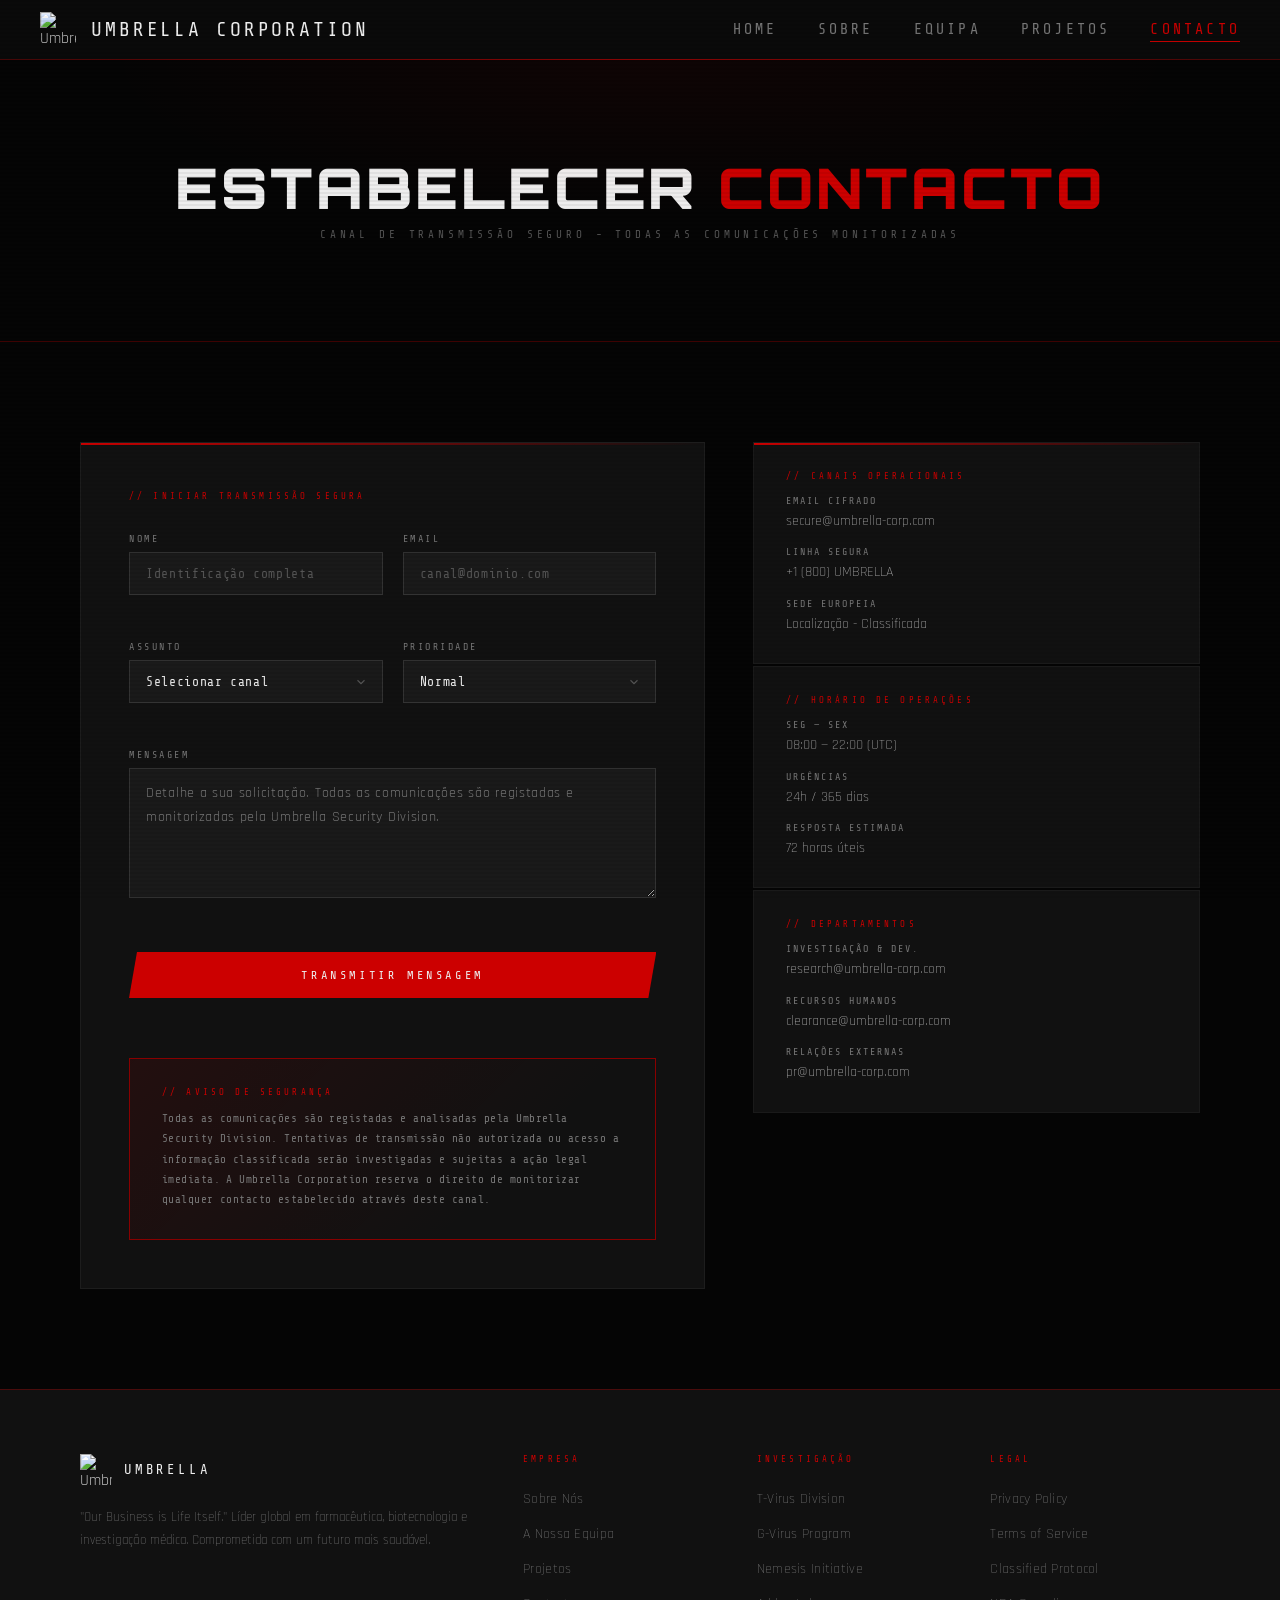
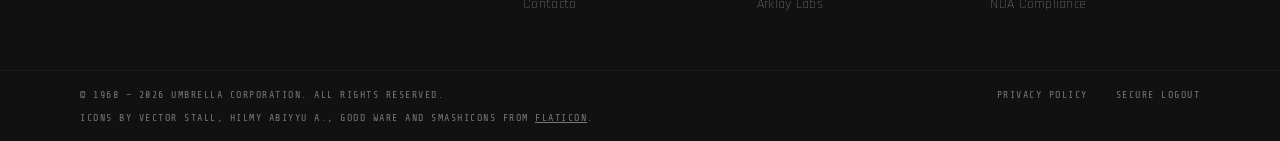
==== commit a1c44f64: "add license file, update README with license badge and improve footer attribution in multiple HTML f" ====
--- a/contacto.html
+++ b/contacto.html
@@ -126,15 +126,15 @@
             </button>
 
             <div class="contact-warning-box">
-            <span class="contact-warning-title">// Aviso de Segurança</span>
-            <p class="contact-warning-text">
-              Todas as comunicações são registadas e analisadas pela Umbrella
-              Security Division. Tentativas de transmissão não autorizada ou
-              acesso a informação classificada serão investigadas e sujeitas a
-              ação legal imediata. A Umbrella Corporation reserva o direito de
-              monitorizar qualquer contacto estabelecido através deste canal.
-            </p>
-          </div>
+              <span class="contact-warning-title">// Aviso de Segurança</span>
+              <p class="contact-warning-text">
+                Todas as comunicações são registadas e analisadas pela Umbrella
+                Security Division. Tentativas de transmissão não autorizada ou
+                acesso a informação classificada serão investigadas e sujeitas a
+                ação legal imediata. A Umbrella Corporation reserva o direito de
+                monitorizar qualquer contacto estabelecido através deste canal.
+              </p>
+            </div>
           </form>
 
           <div class="form-success" id="formSuccess">
@@ -254,6 +254,16 @@
             <a href="#" class="footer-bottom-link">Secure Logout</a>
           </div>
         </div>
+        <p class="footer-copy footer-credits">
+          Icons by Vector Stall, Hilmy Abiyyu A., Good Ware and Smashicons from
+          <a
+            href="https://www.flaticon.com"
+            target="_blank"
+            rel="noopener noreferrer"
+            title="Flaticon"
+            >Flaticon</a
+          >.
+        </p>
       </div>
     </footer>
 
--- a/style.css
+++ b/style.css
@@ -270,6 +270,19 @@
   text-transform: uppercase;
 }
 
+/* footer attribution (Flaticon) */
+.footer-credits {
+  max-width: 1200px;
+  margin: -6px auto 0;
+  padding: 0 40px 18px;
+  text-align: left;
+}
+
+.footer-credits a {
+  color: inherit;
+  text-decoration: underline;
+}
+
 .footer-bottom-links {
   display: flex;
   gap: 28px;
